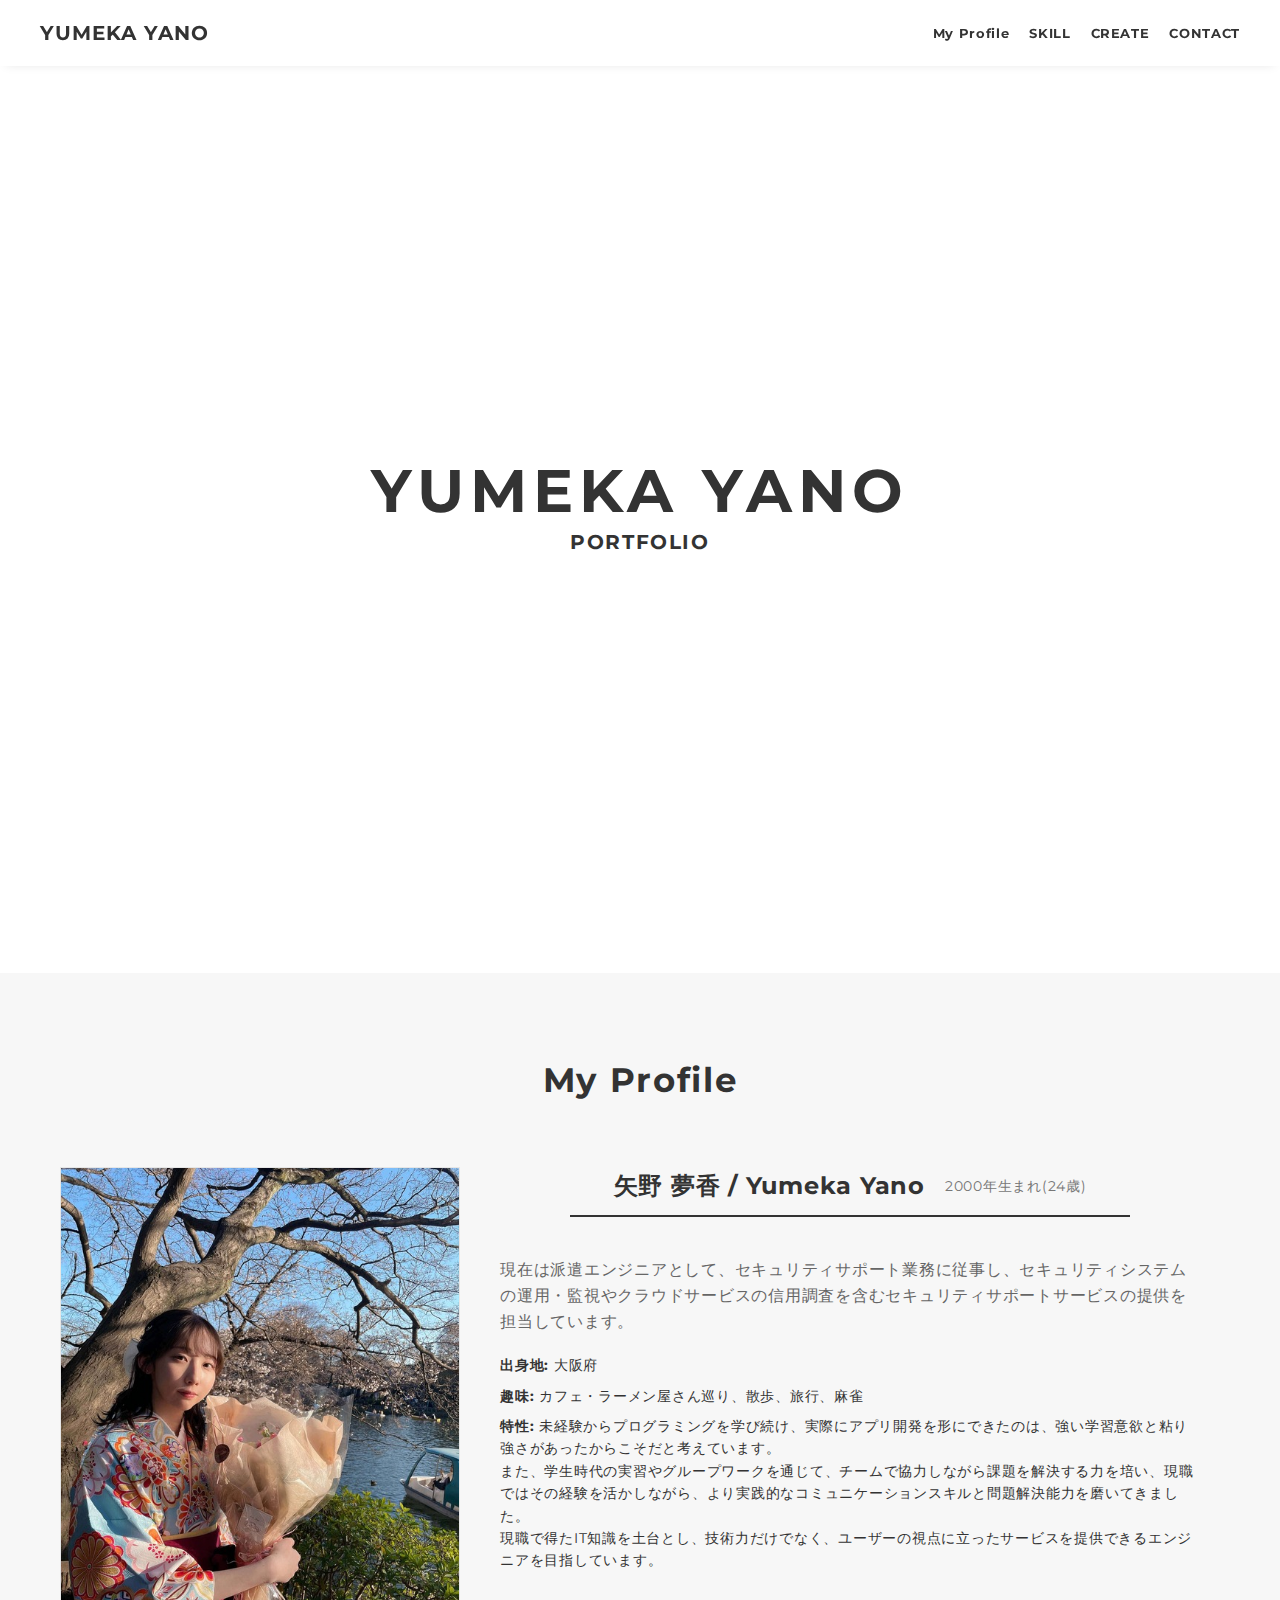
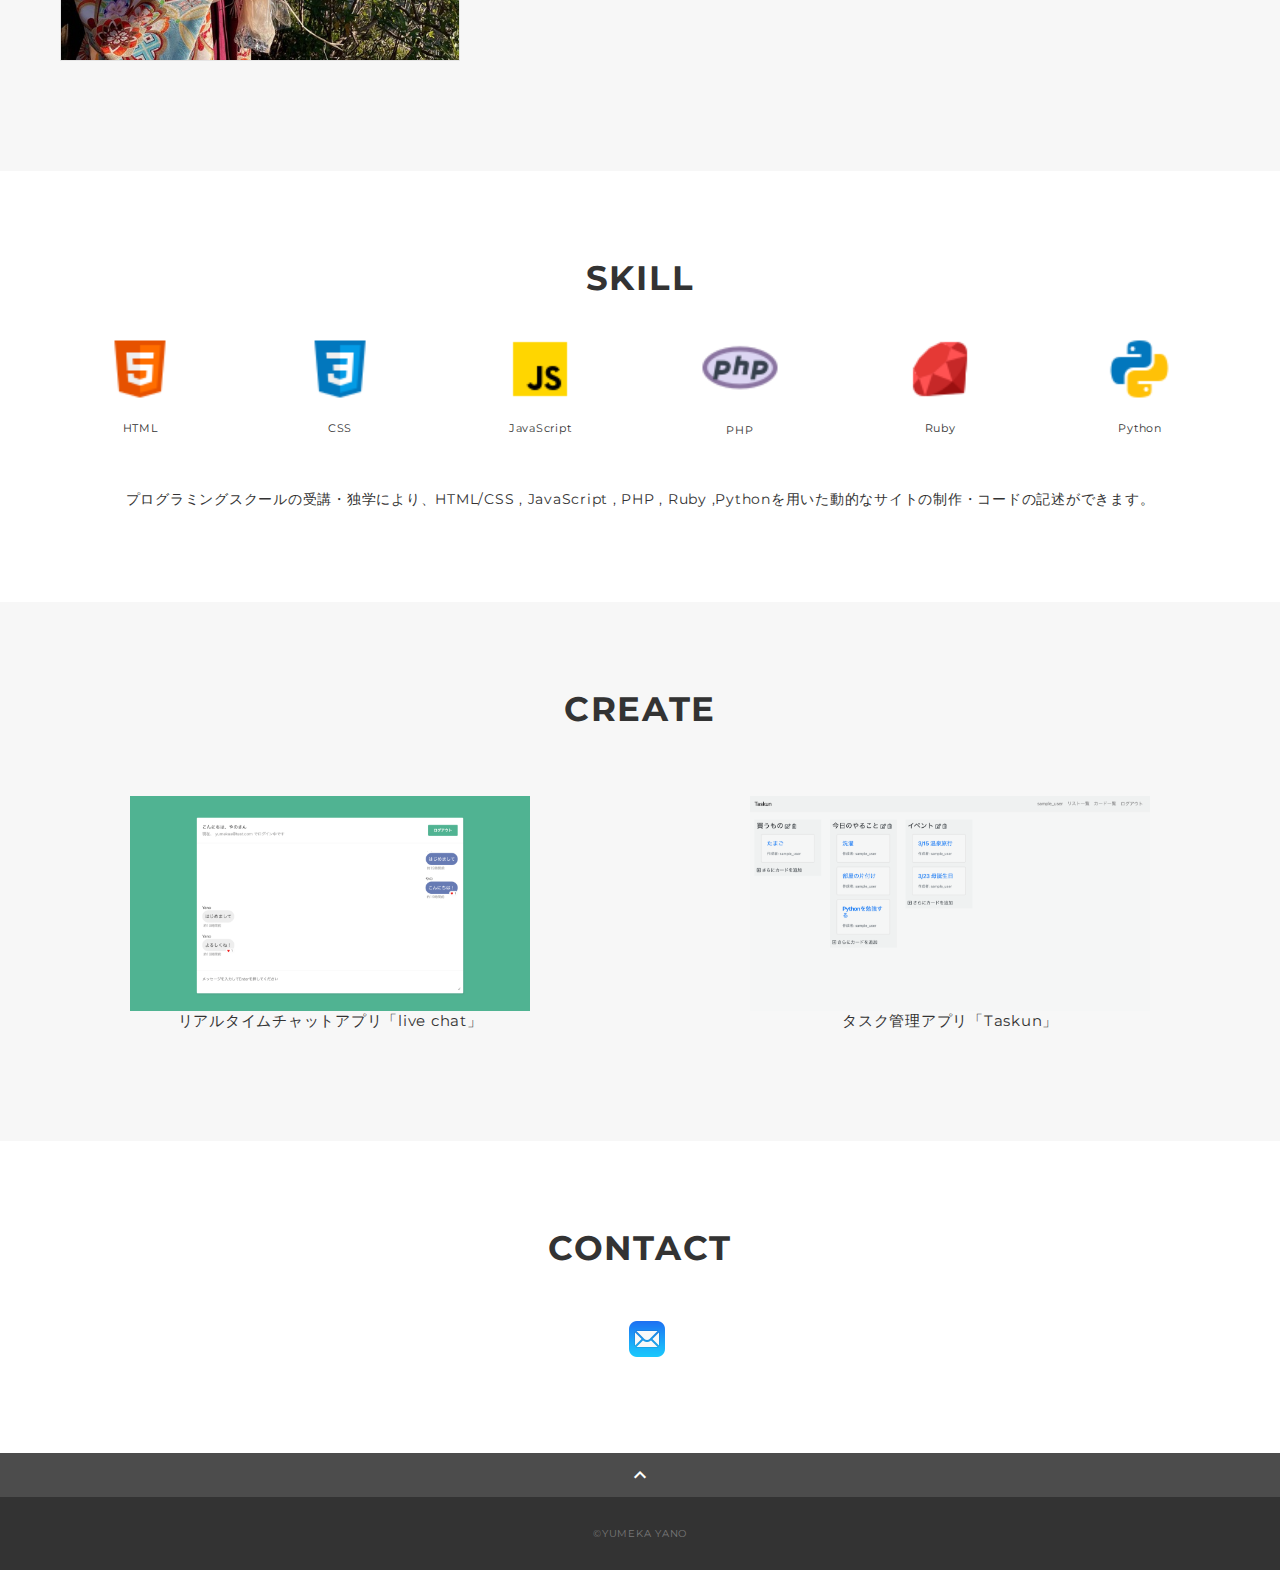
==== index.html @ d003f390 "Add files via upload" ====
<!DOCTYPE html>
<html>

<head>
  <meta charset="utf-8">
  <meta name="viewport" content="width=device-width,initial-scale=1">
  <meta property='og:type' content='website'>
  <meta property='og:title' content='YUMEKA YANO ポートフォリオ'>
  <meta property="og:url" content="URLが入る">
  <meta property='og:description' content='YUMEKA YANOのポートフォリオサイトです。'>
  <meta property="og:image" content="img/ogp.png">
  <meta name="description" content="YUMEKA YANOのポートフォリオサイトです" />
  <title>YUMEKA YANO ポートフォリオ</title>
  <link rel="preconnect" href="https://fonts.gstatic.com">
  <link href="https://fonts.googleapis.com/css2?family=Montserrat:wght@400;700&display=swap" rel="stylesheet">
  <link href="https://fonts.googleapis.com/css?family=Material+Icons+Outlined" rel="stylesheet">
  <link href="css/ress.css" media="all" rel="stylesheet" type="text/css" />
  <link href="css/style.css" media="all" rel="stylesheet" type="text/css" />
  <link rel="shortcut icon" href="img/favicon.ico" />
  <link rel="canonical" href="URLが入る" />
</head>

<body>
  <div class="wrapper">

    <!-- header -->
    <header class="header">
      <div class="container">
        <h1 class="header-logo">
          <a href="index.html">YUMEKA YANO</a>
        </h1>
        <nav class="gnav">
          <ul class="gnav-list">
            <li class="gnav-item"><a href="#Profile">My Profile</a></li>
            <li class="gnav-item"><a href="#skill">SKILL</a></li>
            <li class="gnav-item"><a href="#create">CREATE</a></li>
            <li class="gnav-item"><a href="#contact">CONTACT</a></li>
          </ul>
        </nav>
      </div>
    </header>
    <!-- /header -->

    <main class="content">

      <!-- mv -->
      <div class="mv">
        <div class="mv-container">
          <p class="mv-title">YUMEKA YANO</p>
          <p class="mv-subtitle">PORTFOLIO</p>
        </div>
      </div>
      <!-- /mv -->

      <!-- My Profile -->
      <section class="Profile section" id="Profile">
        <div class="container">
          <h2 class="title">My Profile</h2>
          <div class="profile-content">

            <!-- 左側の画像部分 -->
            <div class="profile-image">
              <img src="img/IMG_7260 (1).jpg" alt="プロフィール写真" />
            </div>

            <!-- 右側の自己紹介文 -->
            <div class="profile-text">
              <div class="profile-header">
                <div class="name-age-container">
                  <h3 class="profile-name">矢野 夢香 / Yumeka Yano</h3>
                  <p class="profile-age">2000年生まれ(24歳)</p>
                </div>
                <hr class="profile-divider"> <!-- 横線 -->
              </div>
              <p class="profile-description">
                現在は派遣エンジニアとして、セキュリティサポート業務に従事し、セキュリティシステムの運用・監視やクラウドサービスの信用調査を含むセキュリティサポートサービスの提供を担当しています。
              </p>
              <ul class="profile-details">
                <li><strong>出身地:</strong> 大阪府</li>
                <li><strong>趣味:</strong> カフェ・ラーメン屋さん巡り、散歩、旅行、麻雀</li>
                <li><strong>特性:</strong>
                  未経験からプログラミングを学び続け、実際にアプリ開発を形にできたのは、強い学習意欲と粘り強さがあったからこそだと考えています。
                  <br>また、学生時代の実習やグループワークを通じて、チームで協力しながら課題を解決する力を培い、現職ではその経験を活かしながら、より実践的なコミュニケーションスキルと問題解決能力を磨いてきました。
                  <br>現職で得たIT知識を土台とし、技術力だけでなく、ユーザーの視点に立ったサービスを提供できるエンジニアを目指しています。
                </li>
              </ul>
            </div>
          </div>
        </div>
      </section>
      <!-- /Profile -->

      <!-- skill -->
      <section class="skill section" id="skill">
        <div class="container">
          <h2 class="title">SKILL</h2>
          <div class="skill-list">
            <div class="skill-item">
              <p class="skill-img"><img src="img/icons8-html-48.png" alt=""></p>
              <div class="skill-body">
                <p class="skill-name">HTML</p>
              </div>
            </div>
            <div class="skill-item">
              <p class="skill-img"><img src="img/icons8-css-48.png" alt=""></p>
              <div class="skill-body">
                <p class="skill-name">CSS</p>
              </div>
            </div>
            <div class="skill-item">
              <p class="skill-img"><img src="img/icons8-javascript-48.png" alt=""></p>
              <div class="skill-body">
                <p class="skill-name">JavaScript</p>
              </div>
            </div>
            <div class="skill-item">
              <p class="skill-img"><img src="img/icons8-php-logo-50.png" alt=""></p>
              <div class="skill-body">
                <p class="skill-name">PHP</p>
              </div>
            </div>
            <div class="skill-item">
              <p class="skill-img"><img src="img/icons8-ruby-48.png" alt=""></p>
              <div class="skill-body">
                <p class="skill-name">Ruby</p>
              </div>
            </div>
            <div class="skill-item">
              <p class="skill-img"><img src="img/icons8-python-48.png" alt=""></p>
              <div class="skill-body">
                <p class="skill-name">Python</p>
              </div>
            </div>
          </div>
          <span class="skill-text top-skill-text">
            プログラミングスクールの受講・独学により、HTML/CSS , JavaScript , PHP , Ruby ,Pythonを用いた動的なサイトの制作・コードの記述ができます。
          </span>
        </div>
      </section>
      <!-- /skill -->

      <!-- create -->
      <section class="create section" id="create">
        <div class="container">
          <h2 class="title">CREATE</h2>
          <div class="profile">
            <div class="create-item">
              <a href="create_ruby.html">
                <div class="create-img"><img src="img/chatapp_img.jpg" alt="" /></div>
              </a>
              <p class="works-name">リアルタイムチャットアプリ「live chat」</p>
            </div>
            <div class="create-item">
              <a href="create_python.html">
                <div class="create-img"><img src="img/todoapp_img.jpg" alt="" /></div>
              </a>
              <p class="works-name">タスク管理アプリ「Taskun」</p>
            </div>
          </div>
        </div>
      </section>
      <!-- /create -->


      <!-- contact -->
      <section class="contact section" id="contact">
        <div class="container">
          <h2 class="title">CONTACT</h2>
          <div class="contact-list">
            <a class="contact-item" href="https://www.instagram.com/ymk_0p?igsh=dzI5bTZxN250ZHRh&utm_source=qr" target="_blank" rel="noopener">
              <img src="https://github.com/yumeka10/my_portfolio/blob/main/img/icons8-%E3%82%A4%E3%83%B3%E3%82%B9%E3%82%BF%E3%82%AF%E3%82%99%E3%83%A9%E3%83%A0-48.png?raw=true" alt="">
            </a>
            <a class="contact-item" href="mailto: 1238hineno@gmail.com" target="_blank" rel="noopener">
              <img src="img/icons8-eメール-48.png" alt="">
            </a>
          </div>
        </div>
      </section>
      <!-- /contact -->

      <div class="page-top" id="js-page-top">
        <span class="material-icons-outlined">expand_less</span>
      </div>

    </main>

    <!-- footer -->
    <footer class="footer">
      <div class="copyright">&copy;YUMEKA YANO</div>
    </footer>
    <!-- /footer -->

  </div>

  <script src="https://ajax.googleapis.com/ajax/libs/jquery/3.6.0/jquery.min.js"></script>
  <script type='text/javascript' src="js/script.js"></script>
</body>

</html>
---- css/ress.css ----
/* ------------------------------------------------------------
   グローバルセレクタ
   ------------------------------------------------------------ */

html {
  box-sizing: border-box;
  word-break: normal;
  -moz-tab-size: 4;
  tab-size: 4;
  -webkit-text-size-adjust: 100%;
}

*,
::before,
::after {
  box-sizing: inherit;
  background-repeat: no-repeat;
}

::before,
::after {
  vertical-align: inherit;
  text-decoration: inherit;
}

* {
  margin: 0;
  padding: 0;
}

/* ------------------------------------------------------------
   一般要素
   ------------------------------------------------------------ */

hr {
  overflow: visible;
  height: 0;
}

details,
main {
  display: block;
}

summary {
  display: list-item;
}

small {
  font-size: 80%;
}

[hidden] {
  display: none;
}

abbr[title] {
  text-decoration: underline;
  text-decoration: underline dotted;
  border-bottom: none;
}

a {
  background-color: transparent;
}

a:active,
a:hover {
  outline-width: 0;
}

code,
kbd,
pre,
samp {
  font-family: monospace, monospace;
}

pre {
  font-size: 1em;
}

b,
strong {
  font-weight: bolder;
}

sub,
sup {
  position: relative;
  font-size: 75%;
  line-height: 0;
  vertical-align: baseline;
}

sub {
  bottom: -.25em;
}

sup {
  top: -.5em;
}

/* ------------------------------------------------------------
   フォーム要素
   ------------------------------------------------------------ */

input {
  border-radius: 0;
}

[disabled] {
  cursor: default;
}

[type="number"]::-webkit-inner-spin-button,
[type="number"]::-webkit-outer-spin-button {
  height: auto;
}

[type="search"] {
  outline-offset: -2px;
  -webkit-appearance: textfield;
}

[type="search"]::-webkit-search-decoration {
  -webkit-appearance: none;
}

textarea {
  overflow: auto;
  resize: vertical;
}

button,
input,
optgroup,
select,
textarea {
  font: inherit;
}

optgroup {
  font-weight: bold;
}

button {
  overflow: visible;
}

button,
select {
  text-transform: none;
}

button,
[type="button"],
[type="reset"],
[type="submit"],
[role="button"] {
  cursor: pointer;
  color: inherit;
}

button::-moz-focus-inner,
[type="button"]::-moz-focus-inner,
[type="reset"]::-moz-focus-inner,
[type="submit"]::-moz-focus-inner {
  padding: 0;
  border-style: none;
}

button:-moz-focusring,
[type="button"]::-moz-focus-inner,
[type="reset"]::-moz-focus-inner,
[type="submit"]::-moz-focus-inner {
  outline: 1px dotted ButtonText;
}

button,
html [type="button"],
[type="reset"],
[type="submit"] {
  -webkit-appearance: button;
}

button,
input,
select,
textarea {
  border-style: none;
  background-color: transparent;
}

select {
  -webkit-appearance: none;
  -moz-appearance: none;
}

select::-ms-expand {
  display: none;
}

select::-ms-value {
  color: currentColor;
}

legend {
  display: table;
  max-width: 100%;
  white-space: normal;
  color: inherit;
  border: 0;
}

::-webkit-file-upload-button {
  font: inherit;
  color: inherit;
  -webkit-appearance: button;
}

/* ------------------------------------------------------------
   メディア要素のスタイル指定
   ------------------------------------------------------------ */

img {
  border-style: none;
}

progress {
  vertical-align: baseline;
}

/* ------------------------------------------------------------
   アクセシビリティ
   ------------------------------------------------------------ */

@media screen {
  [hidden~="screen"] {
    display: inherit;
  }
  [hidden~="screen"]:not(:active):not(:focus):not(:target) {
    position: absolute !important;
    clip: rect(0 0 0 0) !important;
  }
}

[aria-busy="true"] {
  cursor: progress;
}

[aria-controls] {
  cursor: pointer;
}

[aria-disabled] {
  cursor: default;
}
---- css/style.css ----
body {
  font-family: "Montserrat","Helvetica Neue",Arial,"Hiragino Kaku Gothic ProN","Hiragino Sans",Meiryo,sans-serif;
  font-size: 15px;
  letter-spacing: .05em;
  color: #333;
}

a {
  transition: opacity .3s;
  text-decoration: none;
  color: #1ca9e3;
}

img {
  max-width: 100%;
  height: auto;
  vertical-align: bottom;
  border-style: none;
}



.pc-only {
  display: block;
}

.sp-only {
  display: none;
}

/*--------------------------------
 レイアウト
---------------------------------*/
.wrapper {
  padding-top: 73px;
}

.section {
  padding: 90px 0;
}

.section:nth-of-type(odd) {
  background-color: #f7f7f7;
}

.container {
  max-width: 1340px;
  margin: 0 auto;
  padding: 0 40px;
}

/*--------------------------------
 見出し
---------------------------------*/
.title {
  font-size: 34px;
  font-weight: bold;
  line-height: 1;
  margin-bottom: 40px;
  text-align: center;
  letter-spacing: .05em;
  color: #333;
}

.lead {
  font-size: 16px;
  line-height: 1.8;
  margin-bottom: 30px;
}

/*--------------------------------
ヘッダー
---------------------------------*/
.header {
  position: fixed;
  top: 0;
  width: 100%;
  background-color: #fff;
  box-shadow: 0 5px 10px -6px rgba(0,0,0,.1);
  z-index: 1000;
}

.header .container {
  display: flex;
  align-items: center;
  justify-content: space-between;
  padding: 20px 40px;
}

.header-logo {
  font-size: 20px;
  font-weight: bold;
  line-height: 1.2;
  margin-right: 20px;
  letter-spacing: .05em;
}

.header-logo a {
  color: #333;
}

.gnav-list {
  display: flex;
  justify-content: space-between;
  list-style: none;
}

.gnav-item:not(:last-child) {
  margin-right: 20px;
}

.gnav-item a {
  position: relative;
  font-size: 13px;
  font-weight: bold;
  display: inline-block;
  padding: 5px 0;
  transition: .3s;
  letter-spacing: .05em;
  color: #333;
}
.gnav-item a:after {
  position: absolute;
  bottom: 0;
  left: 50%;
  width: 0;
  height: 3px;
  content: "";
  transition: .3s;
  -webkit-transform: translateX(-50%);
  transform: translateX(-50%);
  background-color: #333;
}

.gnav-item a:hover:after {
  width: 100%;
}

/*--------------------------------
 メインビジュアル
---------------------------------*/
.mv {
  display: flex;
  align-items: center;
  justify-content: center;
  height: 100vh;
  text-align: center;
  background-image: url('img/IMG_6640.jpg');
  background-size: cover;
  background-position: center;
  background-repeat: no-repeat;
}

.mv-container {
  display: flex; 
  flex-direction: column;
  justify-content: center;
  align-items: center;
  padding: 0 40px;
}

.mv-title {
  font-size: 60px;
  font-weight: bold;
  line-height: 1.2;
  margin-bottom: 5px;
  letter-spacing: .1em;
}

.mv-subtitle {
  font-size: 20px;
  font-weight: bold;
  line-height: 1;
  margin-bottom: 40px;
  letter-spacing: .08em;
}


/*--------------------------------
 My Profile
---------------------------------*/
.profile-content {
  display: flex;
  align-items: flex-start;
  gap: 40px;
  max-width: 1200px;
  margin: 0 auto;
  padding: 20px;
}

.profile-image {
  flex-shrink: 0;
}

.profile-image img {
  width: 400px;
  height: auto;
  object-fit: contain;
  border: 1px solid #e6e6e6;
}

.profile-text {
  max-width: 700px;
  line-height: 1.6;
}

.profile-header {
  display: flex;
  flex-direction: column;
  align-items: center;
}

.name-age-container {
  display: flex;
  align-items: center;
  gap: 20px;
}

.profile-age {
  font-size: 14px;
  color: #777;
}

.profile-divider {
  width: 80%;
  margin-top: 10px;
  margin-bottom: 20px;
  border: 0;
  border-top: 2px solid #333;
}

.profile-name {
  font-size: 24px;
  font-weight: bold;
  
}

.profile-description {
  margin-top: 20px;
  font-size: 16px;
  color: #666;
  margin-bottom: 20px;
}

.profile-details {
  list-style-type: none;
  padding-left: 0;
}

.profile-details li {
  font-size: 14px;
  margin-bottom: 8px;
}

.profile-details li strong {
  color: #333;
}



/*--------------------------------
 Skill
---------------------------------*/
.title {
  margin-bottom: 50px;
}


.skill-list {
  display: flex;
  justify-content: space-between;
  margin-bottom: -30px;
}

.skill-item {
  display: flex;
  flex-direction: column;
  align-items: center;
  justify-content: center;
  text-align: center;
  width: 48%;
  margin-bottom: 60px;

}



.skill-img img {
  transform: scale(1.5);
  position: relative;
  z-index: 1; 
  
}


.skill-body {
  flex: 1;
}

.skill-name {
  margin-top: 8px;
  text-align: center;
  
  font-size: 11px;
  padding-top: 20px;
}

.skill-text {
  font-size: 14px;
  line-height: 1.8;
  text-align: center;
}

.top-skill-text {
  display: block;
  margin-top: 20px;
}



/*--------------------------------
 Create
---------------------------------*/
.profile {
  display: flex;
  justify-content: space-between;
  flex-wrap: wrap;
  max-width: 1200px;
  margin: 0 auto;
}
.create-item {
  flex-basis: 45%;
  margin: 20px;
  display: flex;
  flex-direction: column;
  align-items: center;
  text-align: center;
}
.create-img img {
  width: 100%;
  height: auto;
  max-width: 400px;
}

/*--------------------------------
 Contact
---------------------------------*/
.contact {
  text-align: center;
  background-image: url('img/IMG_6640.jpg');
  background-size: cover;
  background-position: center;
  background-repeat: no-repeat;
}

.contact-item:not(:last-child) {
  margin-right: 10px;
}

.contact-text {
  margin-top: 10px;
}
/*--------------------------------
 ページトップ
---------------------------------*/
.page-top {
  font-weight: bold;
  padding: 10px;
  cursor: pointer;
  text-align: center;
  background-color: #4c4c4c;
}

.page-top .material-icons-outlined {
  vertical-align: bottom;
  color: #fff;
}

/*--------------------------------
 フッター
---------------------------------*/
.footer {
  padding: 30px;
  background-color: #333;
}

.copyright {
  font-size: 10px;
  text-align: center;
  color: #797979;
}

/*--------------------------------
 下層：My Profileページ
---------------------------------*/
.article {
  padding: 80px 0;
}

.article-container {
  max-width: 1040px;
  margin: 0 auto;
  padding: 0 20px;
}

.article-title {
  margin-bottom: 30px;
  text-align: center;
}

.article-body {
  max-width: 720px;
  margin: 0 auto;
  margin-bottom: 80px;
}

.article-body img {
  border: 0.5px solid black;
  display: block;
  margin: 0 auto;
  max-width: 100%;
  height: auto;
}

.article-body h3 {
  position: relative;
  font-size: 18px;
  margin-bottom: 5px;
  padding-left: 1em;
}

.article-body h3:not(:first-child) {
  margin-top: 50px;
}

.article-body h3::before {
  position: absolute;
  top: 0;
  left: 0;
  width: 4px;
  height: 100%;
  content: "";
  border-radius: 3px;
  background-color: #333;
}

.article-body p {
  font-size: 15px;
  line-height: 1.8;
  margin-bottom: 30px;
}

.home-link {
  text-align: center;
}

/*media Queries 767
----------------------------------------------------*/
@media screen and (max-width: 767px) {
  body {
    font-size: 14px;
  }

  .pc-only {
    display: none;
  }

  .sp-only {
    display: block;
  }

  /* 見出し */
  .title {
    font-size: 26px;
    margin-bottom: 20px;
  }

  .lead {
    font-size: 14px;
    line-height: 1.7;
    margin-bottom: 20px;
  }

  /* レイアウト */
  .wrapper {
    padding-top: 57px;
  }

  .section {
    padding: 60px 0;
  }

  .container {
    padding: 0 20px;
  }

  /* ヘッダー */
  .header .container {
    padding: 15px;
  }

  .header-logo {
    font-size: 15px;
    margin-right: 15px;
  }

  .gnav-item:not(:last-child) {
    margin-right: 10px;
  }

  .gnav-item a {
    font-size: 10px;
  }

  .gnav-item a:after {
    display: none;
  }

  /*  メインビジュアル */
  .mv {
    height: 75vh;
  }

  .mv-container {
    padding: 0 20px;
  }

  .mv-title {
    font-size: 30px;
  }
  .mv-subtitle {
    font-size: 16px;
    margin-bottom: 20px;
  }

  .mv-text {
    font-size: 14px;
    line-height: 1.7;
  }

  /* My Profile */
.Profile {
  padding: 60px 0;
}

.title {
  font-size: 24px;
  text-align: center;
  margin-bottom: 40px;
}

/* Profile Content */
.profile-content {
  display: flex;
  flex-direction: row;
  align-items: flex-start;
  gap: 20px;
  max-width: 800px;
  margin: 0 auto;
}

.profile-image {
  flex-shrink: 0;
}

.profile-image img {
  width: 80px;
  height: 80px;
  object-fit: cover;
}

.profile-text {
  max-width: 500px;
  display: flex;
  flex-direction: column;
  justify-content: center;
}

/* Profile Details */
.profile-name {
  font-size: 20px;
  font-weight: bold;
  margin-bottom: 10px;
}

.profile-description {
  font-size: 16px;
  line-height: 1.6;
  margin-bottom: 40px;
}

.profile-details {
  list-style: none;
  padding: 0;
  margin-top: 50px;
}

.profile-details li {
  font-size: 16px;
  margin-bottom: 8px;
}


  /* Skill */
  .skill-list {
    display: block;
    margin-bottom: 0;
  }

  .skill-item {
    width: 100%;
    margin-bottom: 35px;
  }

  .skill-item:last-child {
    margin-bottom: 0;
  }

  .skill-name {
    margin-bottom: 5px;
  }

  .skill-text {
    font-size: 13px;
    line-height: 1.7;
  }

  /* create */
  .profile {
    display: block;
  }
  .profile-img {
    width: 150px;
    margin: 0 auto;
    margin-bottom: 25px;
  }

  .profile-body p {
    font-size: 14px;
    line-height: 1.7;
  }

  .profile-body p:not(:last-child) {
    margin-bottom: 20px;
  }

 .hoge{
      display: flex;
  }
  .test{
      margin-left: 50px;
  }


  /* フッター */
  .footer {
    padding: 20px;
  }

  /* 下層ページ */
  .article {
    padding: 50px 0;
  }

  .article-body h3 {
    font-size: 16px;
    padding-left: .8em;
  }

  .article-body h3:not(:first-child) {
    margin-top: 30px;
  }

  .article-body p {
    font-size: 14px;
    line-height: 1.7;
    margin-bottom: 20px;
  }
}

.video-container {
    display: flex;
    justify-content: center;
    width: 100%;
}

.video {
    width: 500px;
    height: auto;
}
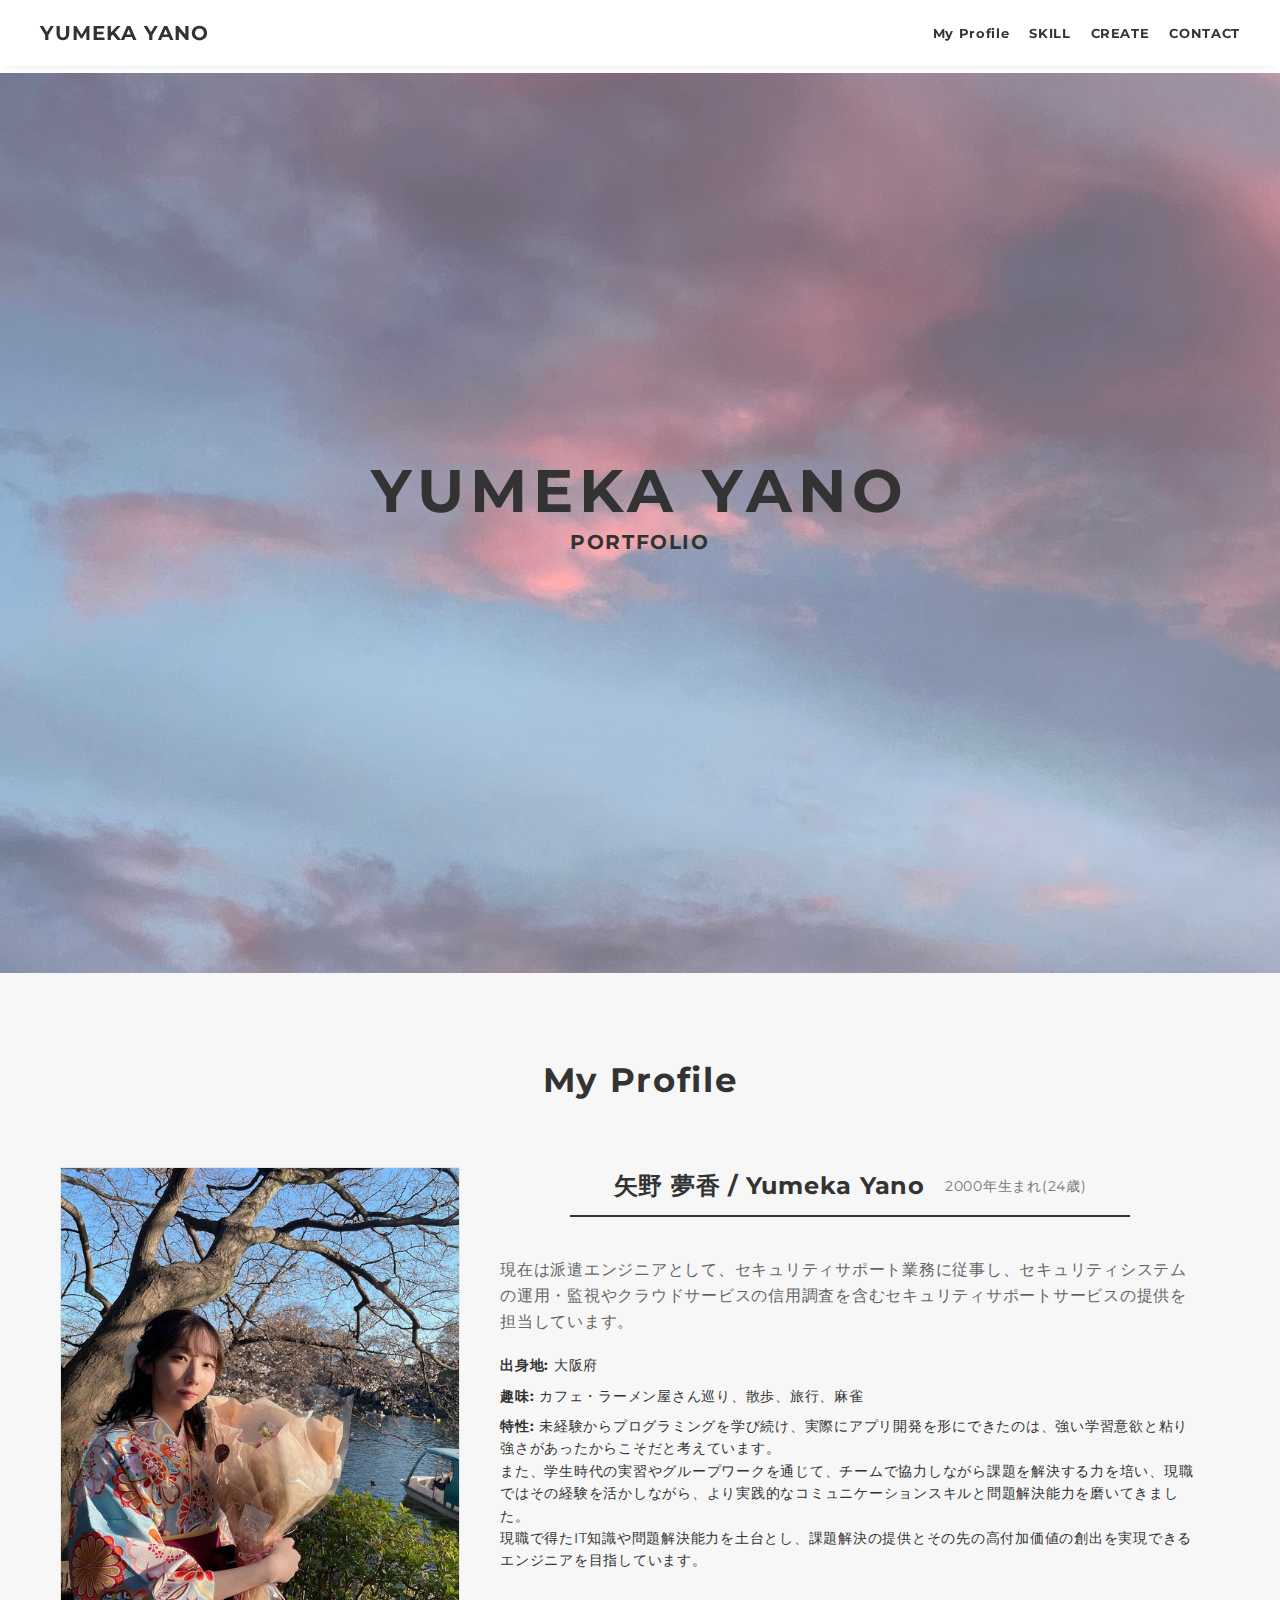
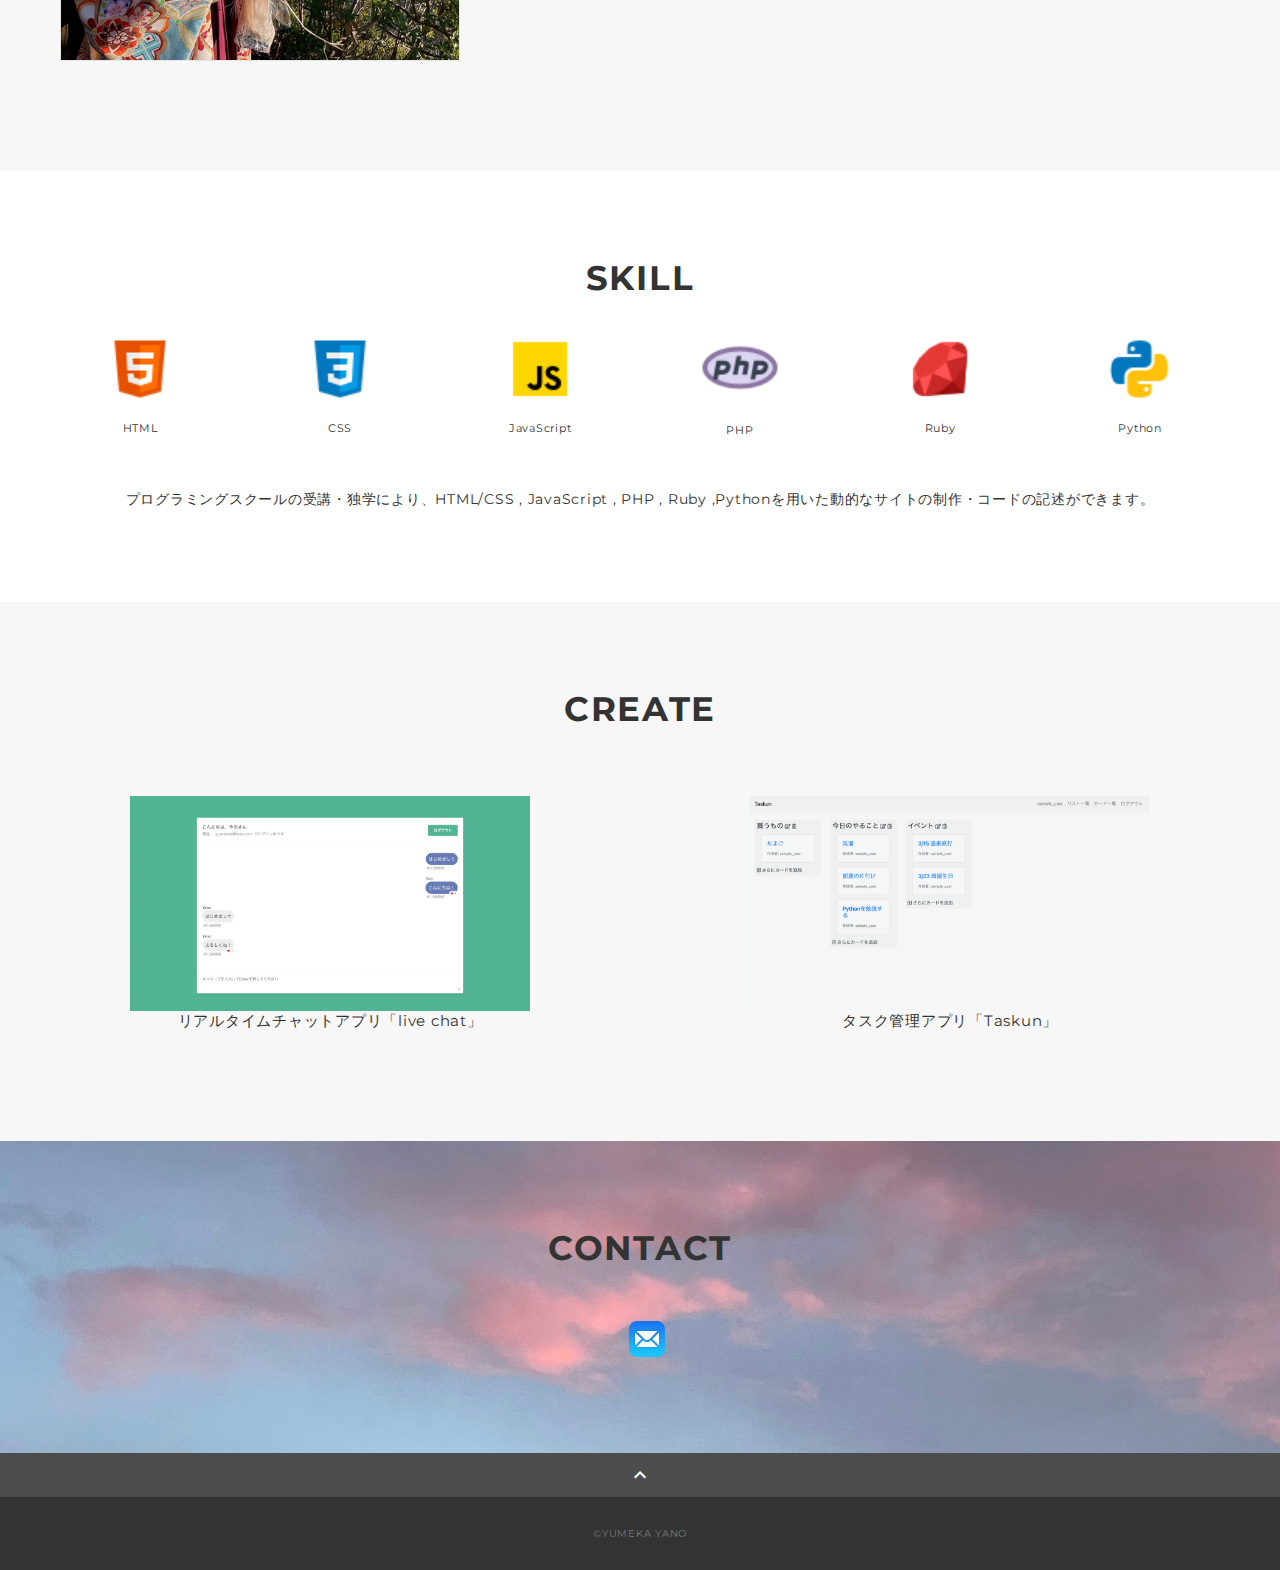
==== commit 2efeb9e6: "Update index.html" ====
--- a/index.html
+++ b/index.html
@@ -81,7 +81,7 @@
                 <li><strong>特性:</strong>
                   未経験からプログラミングを学び続け、実際にアプリ開発を形にできたのは、強い学習意欲と粘り強さがあったからこそだと考えています。
                   <br>また、学生時代の実習やグループワークを通じて、チームで協力しながら課題を解決する力を培い、現職ではその経験を活かしながら、より実践的なコミュニケーションスキルと問題解決能力を磨いてきました。
-                  <br>現職で得たIT知識を土台とし、技術力だけでなく、ユーザーの視点に立ったサービスを提供できるエンジニアを目指しています。
+                  <br>現職で得たIT知識や問題解決能力を土台とし、課題解決の提供とその先の高付加価値の創出を実現できるエンジニアを目指しています。
                 </li>
               </ul>
             </div>
@@ -196,4 +196,4 @@
   <script type='text/javascript' src="js/script.js"></script>
 </body>
 
-</html>+</html>
--- a/css/style.css
+++ b/css/style.css
@@ -145,7 +145,7 @@
   justify-content: center;
   height: 100vh;
   text-align: center;
-  background-image: url('img/IMG_6640.jpg');
+  background-image: url('https://yumeka10.github.io/my_portfolio/img/IMG_6640.jpg');
   background-size: cover;
   background-position: center;
   background-repeat: no-repeat;
@@ -347,7 +347,7 @@
 ---------------------------------*/
 .contact {
   text-align: center;
-  background-image: url('img/IMG_6640.jpg');
+  background-image: url('https://yumeka10.github.io/my_portfolio/img/IMG_6640.jpg');
   background-size: cover;
   background-position: center;
   background-repeat: no-repeat;
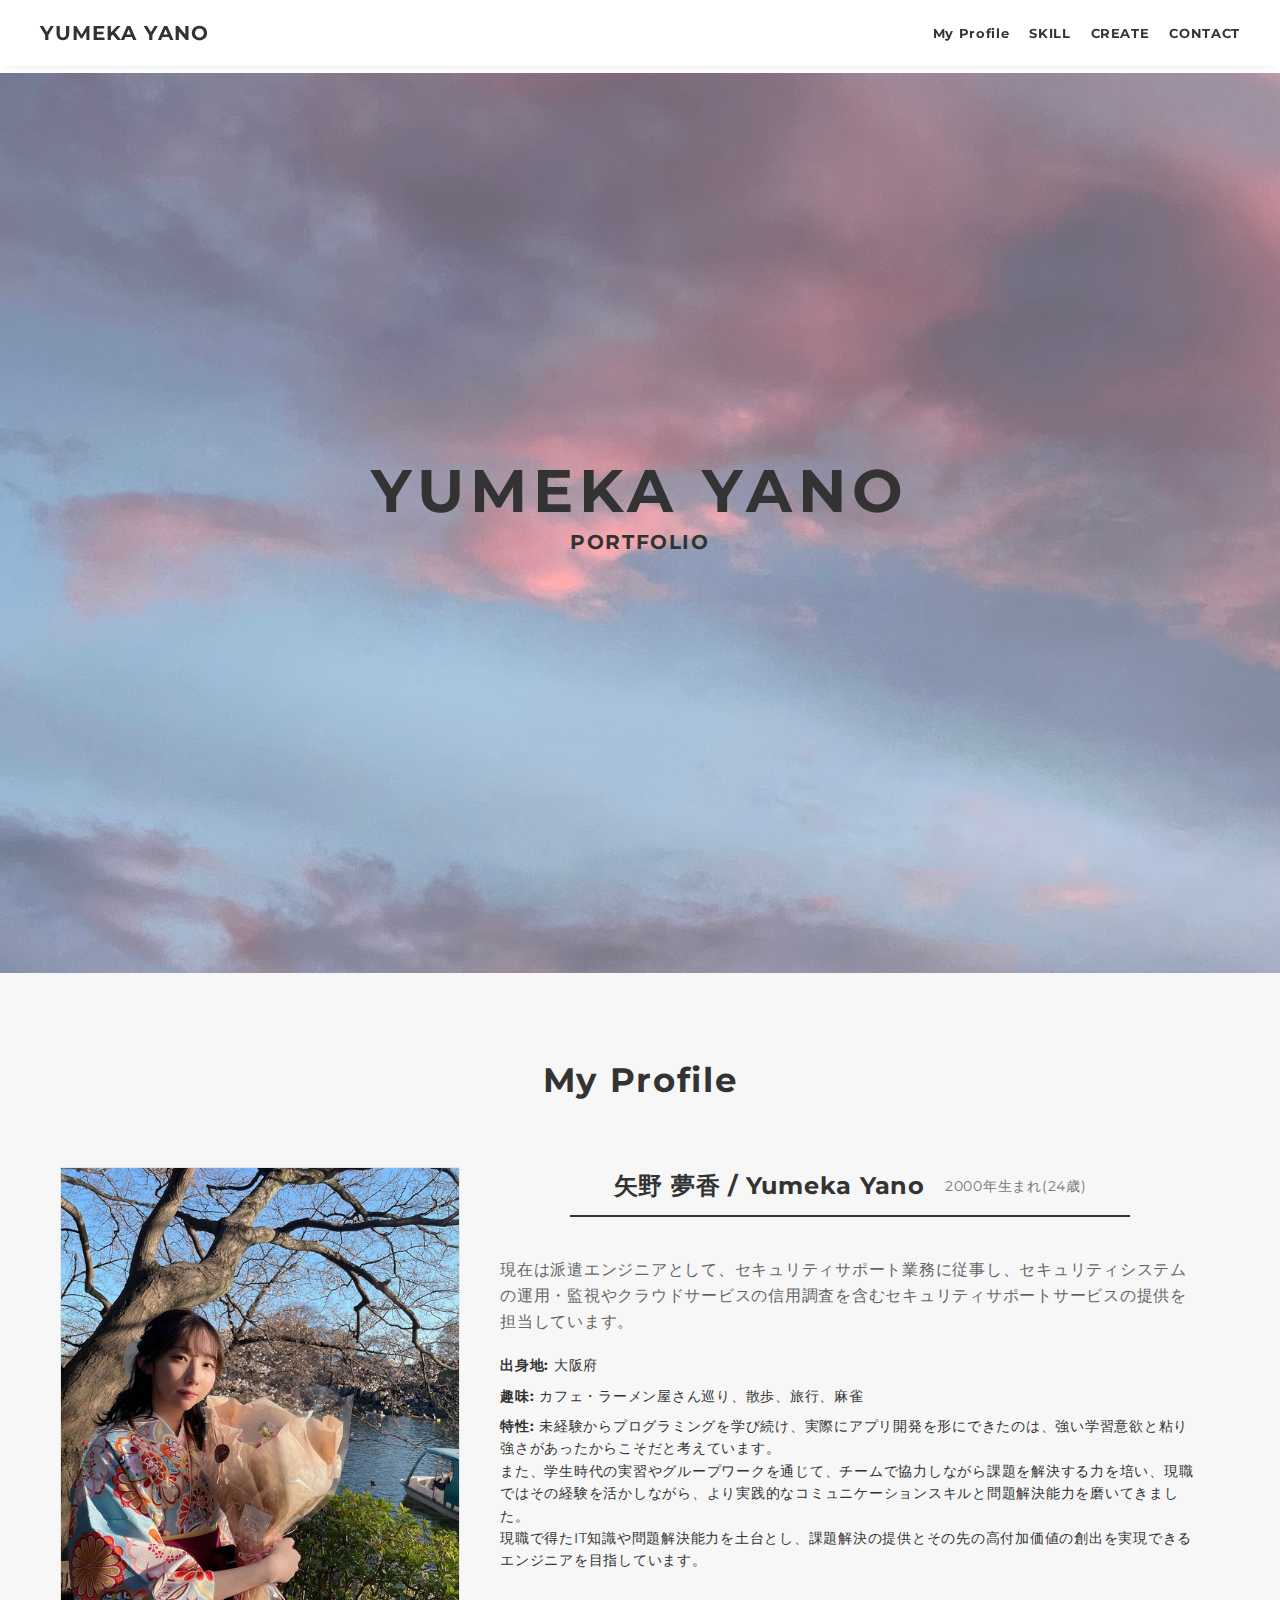
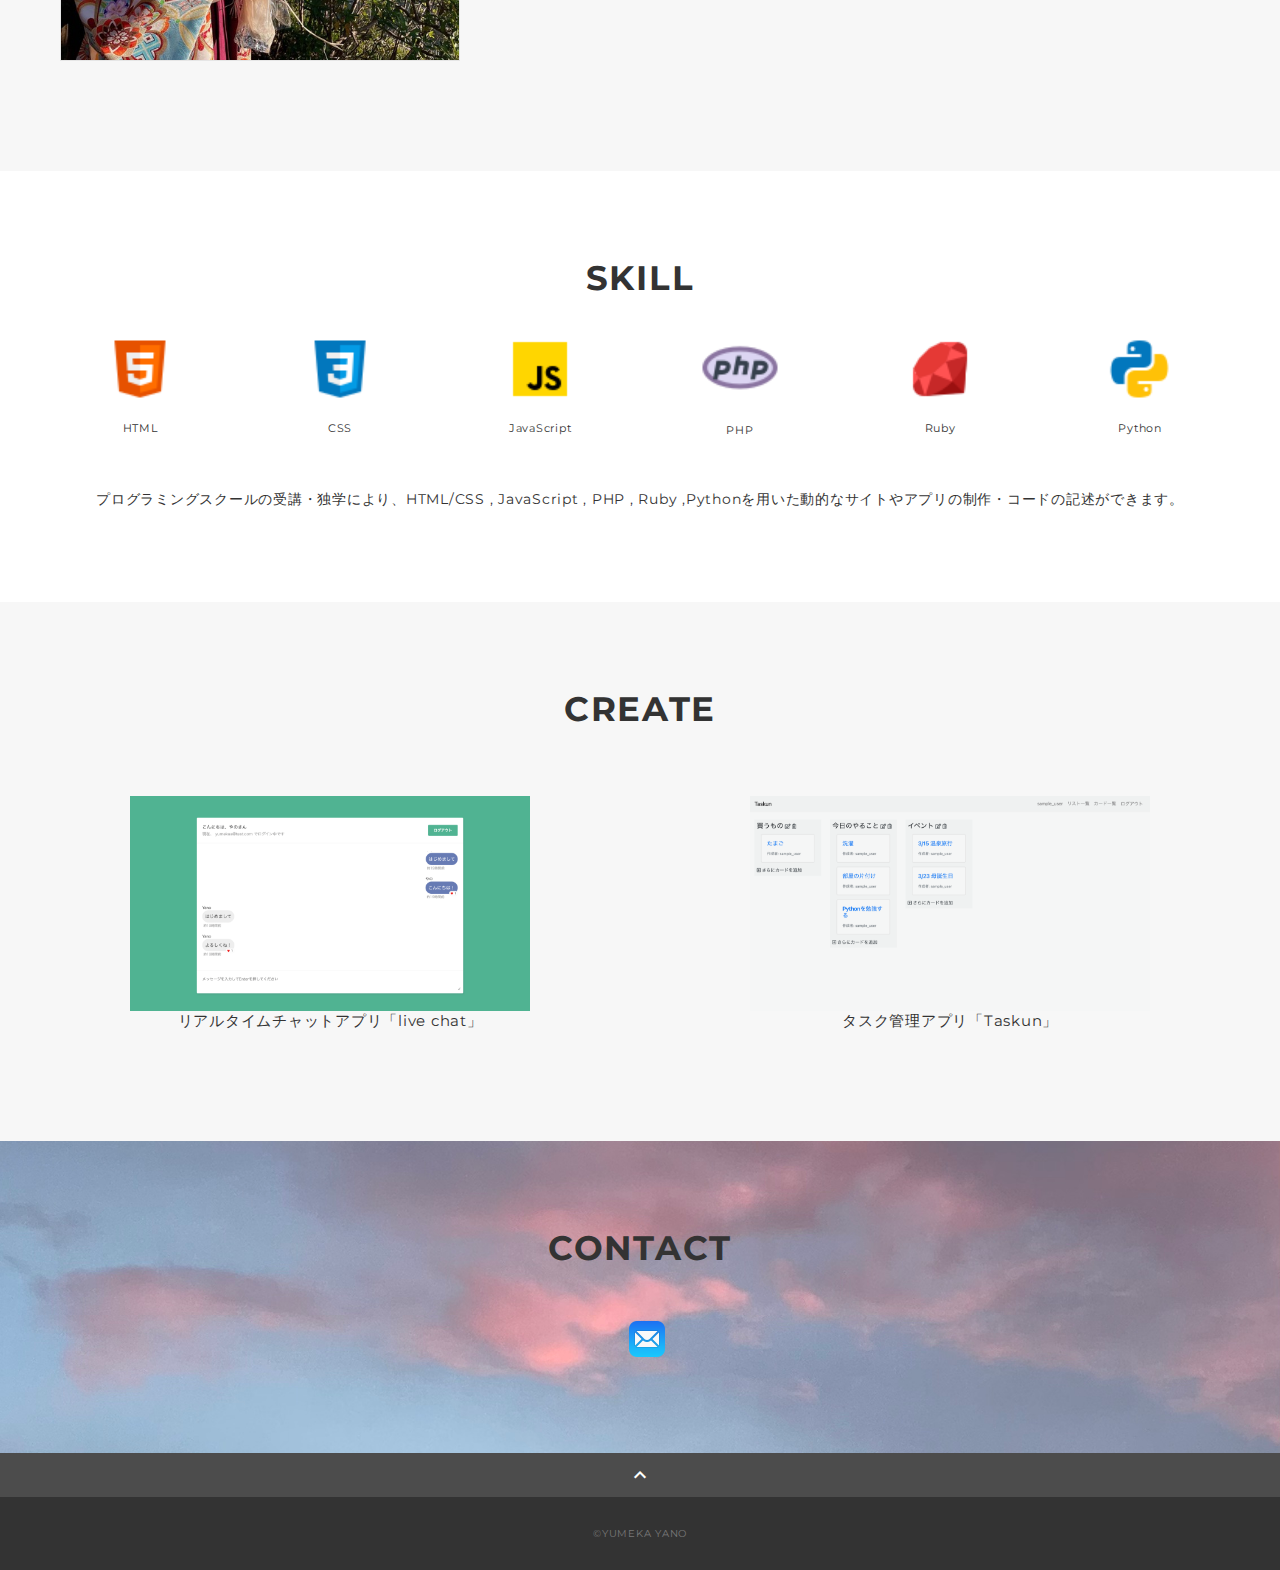
==== commit 6058348d: "Update index.html" ====
--- a/index.html
+++ b/index.html
@@ -133,7 +133,7 @@
             </div>
           </div>
           <span class="skill-text top-skill-text">
-            プログラミングスクールの受講・独学により、HTML/CSS , JavaScript , PHP , Ruby ,Pythonを用いた動的なサイトの制作・コードの記述ができます。
+            プログラミングスクールの受講・独学により、HTML/CSS , JavaScript , PHP , Ruby ,Pythonを用いた動的なサイトやアプリの制作・コードの記述ができます。
           </span>
         </div>
       </section>
